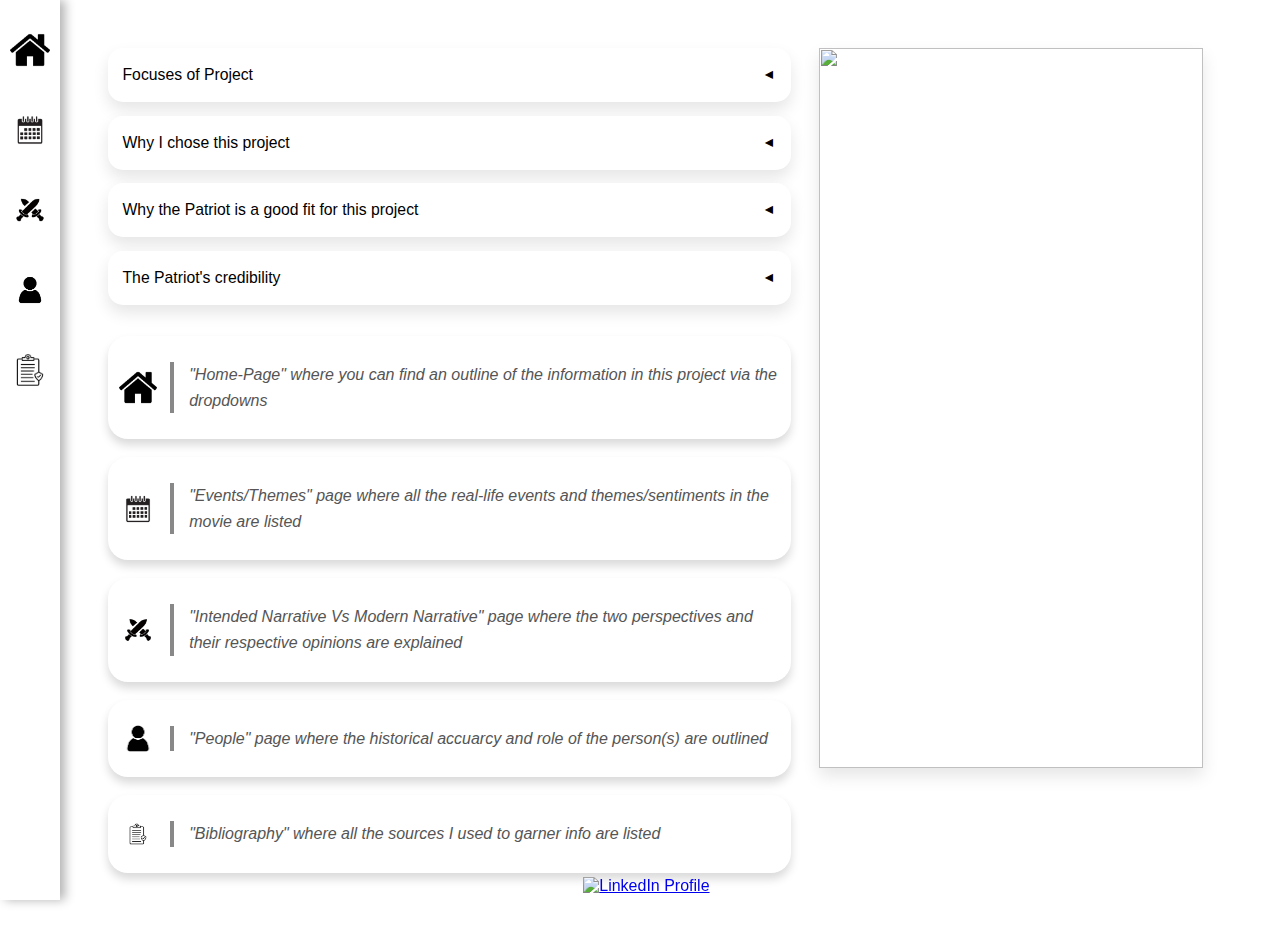
==== index.html @ 6ac4434a "Add files via upload" ====
<!DOCTYPE html>
<html lang="en">
<head>
    <meta charset="UTF-8">
    <meta name="viewport" content="width=device-width, initial-scale=1.0">
    <title>Mini-Project</title>
    <style>
        * {
            margin: 0;
            padding: 0;
            box-sizing: border-box;
        }

        body {
            display: flex;
            font-family: Arial, sans-serif;
            height: 100vh;
        }

        .sidebar {
            width: 60px;
            height: 100%;
            color: white;
            display: flex;
            flex-direction: column;
            align-items: center;
            padding: 10px 0;
            box-shadow: 5px 0 10px rgba(0, 0, 0, 0.3); /* Shadow on the right */
        }

        .sidebar .icon {
            width: 40px;
            height: 40px;
            margin: 20px 0;
            background-color: #ffff;
            border-radius: 8px;
            display: flex;
            justify-content: center;
            align-items: center;
            cursor: pointer;
            transition: all 0.3s ease; /* Smooth transition for all properties */
        }

        .sidebar .icon:hover {
            border-radius: 5px;
            width: 44px;
            height: 44px;
        }

        .main-content {
            flex: 1;
            padding: 20px;
            display: none;
            max-height: 100%;
        }
        .main-content {
        background-color: #ffffff;
        padding: 30px;
        margin-bottom: 5vh;
        margin-left: 2vh;
        margin-right: 2vh;
        margin-top: 2vh;
        border-radius: 8px;
    }

    h1 {
        font-size: 32px;
        color: #2c3e50;
        text-align: center;
        border-bottom: 2px solid #2980b9;
        padding-bottom: 10px;
    }

    h2 {
        font-size: 24px;
        color: #2980b9;
        margin-top: 20px;
    }

    p {
        font-size: 16px;
        line-height: 1.6;
        color: #34495e;
    }

    ul.custom-list {
        padding-left: 20px;
        margin-top: 10px;
    }

    ul.custom-list li {
        list-style-type: none;
        padding: 10px 0;
        border-bottom: 1px solid #eaeaea;
        margin-bottom: 10px;
    }

    ul.custom-list li span {
        font-weight: bold;
        color: #e74c3c;
    }

    ul.custom-list li:last-child {
        border-bottom: none;
    }

    .event-section, .belief-section, .sentiment-section {
        margin-top: 30px;
    }

    /* Hover effect for list items */
    ul.custom-list li:hover {
        background-color: #ecf0f1;
        transition: background-color 0.3s ease;
    }
        .main-content.active {
            display: block;
        }   

        /* Icon placeholders */
        .icon img {
            border-radius: 10px;
            object-fit: cover;
            width: 100%;
            height: 100%;
        }
        .main-content h1 {
    font-size: 2rem;
    margin-bottom: 15px;
    color: #333;
    text-align: left;
    font-weight: 700;
    border-bottom: 2px solid #777;
    padding-bottom: 5px;
}

.main-content p {
    font-size: 1.1rem;
    line-height: 1.6;
    color: #555;
    margin-bottom: 15px;
}

.main-content strong {
    font-weight: bold;
    color: #222;
}

.main-content em {
    font-style: italic;
    color: #444;
}

.main-content blockquote {
    margin: 15px 0;
    padding-left: 15px;
    border-left: 4px solid #888;
    font-style: italic;
    color: #666;
}

.main-content blockquote p {
    font-size: 1rem;
    margin: 0;
}



.main-content.active {
    display: block;
}

.main-content h1, .main-content p {
    transition: all 0.3s ease;
}

.main-content p:hover {
    color: #000;
}
@keyframes intro {
    0% {
        opacity: 0;
        transform: scale(0.8);
    }
    100% {
        opacity: 1;
        transform: scale(1);
    }
}

/* Keyframes for the outro (fade out and scale down) */
@keyframes outro {
    0% {
        opacity: 1;
        transform: scale(1);
    }
    100% {
        opacity: 0;
        transform: scale(0.8);
    }
}
.intro-animation {
    animation: intro 0.5s forwards; /* Forward makes sure it ends at the last keyframe */
}

/* Apply the outro animation */
.outro-animation {
    animation: outro 0.5s forwards;
}
.watermark-container {
    position: fixed;
    bottom: 0;
    left: 0;
    right: 0;
    display: flex;
    justify-content: center;
    align-items: center;
    padding: 5px;
    z-index: 1000;
}



.watermark-image {
    margin-left: 1vw;
    width: 4.5vw;
    height: auto;
    cursor: pointer; /* Change cursor to indicate hover */
    transition: all 0.3s ease;
}

/* Hover effect to change the .water-mark */
.watermark-image:hover {
    transform: scale(1.15);
}


.source {
    margin-bottom: 20px; /* Adds space between each source */
    padding: 10px; /* Adds padding to each source block */
    border-left: 4px solid #0056b3; /* Adds a colored left border */
}

.source p {
    margin: 0; /* Resets the margin for paragraph */
}

.source a {
    color: #007bff; /* Link color */
    text-decoration: none; /* Removes underline from links */
}

.source a:hover {
    text-decoration: underline; /* Underline links on hover for emphasis */
}
.img-cont{
    height: 100%;
    width: 100%;
    display: flex;
    justify-content: center;
    align-items: top;
    
}

.large-img{
    width: 100%;
    height: 80vh;
    width: 30vw; /* ie8 */
    object-fit: cover;
    transform: scale(auto);
    box-shadow: 0 8px 16px rgba(0, 0, 0, 0.1);


}

.dropdown-container {
            height: 100%;
            justify-content: left;
            display: flex;
            flex-direction: column;
            align-items: top;
            gap: 1.5vh;
        }

        .dropdown {
            position: relative;
            background-color: #ffffff;
            border-radius: 15px;
            padding: .5vh;
            box-shadow: 0 8px 16px rgba(0, 0, 0, 0.1);
            width: fit-content;
            transition: all 0.3s ease; /* Ensure the bubble transitions smoothly */
        }   

.dropdown-content {
    padding: .25vw .375vh;

}


        .dropdown button {
            display: flex;
            width: 50vw;
            height: 5vh;
            padding: 10px;
            background-color: #ffff;
            color: black;
            border: 1px gray;
            border-radius: 10px;
            font-weight: 500;
            font-size:1.75vh;
            justify-content: left; /* Horizontally center the content */
            text-align: left;
            align-items: center;
            cursor: pointer;
            transition: all 0.3s ease;
        }
        .dropdown button:hover{
            transform: translateX(1vw);
            
        }
       

        .dropdown-content {
            display: none;
            position: absolute;
            top: 110%;
            left: 0;
            width: 100%;
            background-color: white;
            box-shadow: 0px 8px 16px rgba(0, 0, 0, 0.2);
            border-radius: 5px;
            padding: 1.5vh;
            z-index: 1001;
            opacity: 0;
            transform: translateY(-20px);
            transition: all 0.3s ease; /* Ensure the bubble transitions smoothly */

        }
        .dropdown-header {
    display: flex;
    justify-content: space-between;
    align-items: center;
}
        .dropdown-content p {
            padding: 1.5vh;
            color: #333;
            font-size: 1.5vh;
        }
        .dropdown-content ul {
            padding:1.6vh;
        }
        .dropdown-content li {
            color: #333;
            font-size: 1.6vh;
        }
        .page1-wrapper{
            display: flex;
            justify-content: left;
            align-items: center;
            height: 100vh;
        }
        /* Arrow pointing from dropdown to box */
        
        .dropdown-content.fade-out {
            display: block;
            animation: fadeSlideUp 0.3s forwards;
        }
        .dropdown-content.fade-in{
            display: block;
            animation: fadeSlideDown 0.3s forwards;
        }
        .arrow {
    font-size: 14px;
    transition: transform 0.15s ease;
    padding: 0 10px; /* Adjust padding for spacing */
    transform: rotate(90deg);
    }   
    .bubble {
    background-color: #f0f0f0;
    border-radius: 15px;
    padding: 1.5vh;
    margin-bottom:2vh;
    box-shadow: 0 4px 8px rgba(0, 0, 0, 0.1);
    transition: all 0.3s ease;
    cursor: pointer;
}

.bubble:hover {
    box-shadow: 0 6px 12px rgba(0, 0, 0, 0.2);
}

blockquote {
    font-style: italic;
    margin-left: 4vw;
    border-left: 4px solid #ccc;
    padding-left: 4vw;
    color: #555;
}
.card-container {
    position: relative;
    z-index: 10006;
}

.card {
    background-color: #fff;
    border: 1px solid #ddd;
    border-radius: 8px;
    padding: 20px;
    box-shadow: 0 4px 10px rgba(0, 0, 0, 0.1);
    transition: all 0.3s ease;
    position: fixed; /* Fixed position for popup */
    top: 30%; /* Center vertically */
    left: 30%; /* Center horizontally */
    z-index: 1000; /* Ensure it stays on top */
    height: auto; /* Set a fixed width for the card */
    width: 30vw;
}
body.bg-gray {
    background-color: rgba(211, 211, 211, 0.5); /* Faint gray */
}
.card-content {

    display: flex;
    align-items: center; /* Center items vertically */
}

.card-title {
    margin: 0 10px 0 0; /* Spacing from image */
}
.card-text {
    
    opacity: 1; /* Start fully visible */
}
.card-image.show,
.card-title.show,
.card-text.show {
    opacity: 0; /* Fade out */
    animation: fadeIn .3s ease forwards;
}
.card-image.hidden,
.card-title.hidden,
.card-text.hidden {
    opacity: 0; /* Fade out */
    animation: fadeOut .3s ease forwards;
}
.card-image {
    width: auto; /* Set a fixed width for the image */
    height: 20vh; /* Maintain aspect ratio */
    
    border-radius: 4px;
}
.card.show {
    display: block; /* Show the card */
    animation: fadeIn 0.5s ease forwards; /* Fade in animation */
}
.card.hide {
    animation: fadeOut 0.5s ease forwards; /* Fade out animation */
}
/* Container for both narratives */
/* General Container for Both Narratives */
.narrative-container {
    display: flex;
    justify-content: space-around;
    align-items: flex-start;
    gap: 20px;
    padding: 30px;
    border-radius: 12px;
    margin-top: 20px;
}

/* Style for Each Narrative Section */
.narrative {
    flex: 1;
    padding: 20px;
    background-color: #ffffff;
    border-radius: 12px;
    box-shadow: 0 6px 10px rgba(0, 0, 0, 0.15);
    transition: all 0.3s ease;
    position: relative;
    text-align: justify;
}

/* Hover effect */
.narrative:hover {
    transform: scale(1.03);
    box-shadow: 0 8px 14px rgba(0, 0, 0, 0.2);
}

/* Icons to differentiate narratives */
.narrative .fas {
    font-size: 24px;
    margin-bottom: 10px;
}

/* Distinct color schemes */
.intended-narrative {

    border-left: 5px solid #1565c0; /* Blue border */
}

.modern-narrative {

    border-left: 5px solid #c62828; /* Red border */
}

/* Narrative Divider (VS) */
.narrative-divider {
    display: flex;
    align-items: center;
    justify-content: center;
    position: relative;
    padding: 20px;
}
.narrative-divider:hover{
    animation: rotate 2s forwards;
}
.vs-text {
    font-size: 24px;
    font-weight: bold;
    color: black;
    border-radius: 20%;
    padding: 10px 20px;
    box-shadow: 0 4px 8px rgba(0, 0, 0, 0.2);
}

/* Highlight key points */
.highlight {
    font-weight: bold;
    color: #333;
    background-color: rgba(255, 255, 0, 0.3); /* Soft highlight background */
    padding: 5px;
    border-radius: 4px;
}

/* Divider between paragraphs */
hr {
    border: none;
    height: 2px;
    background-color: #ccc;
    margin: 20px 0;
}

/* Narrative Titles */
.narrative h2 {
    font-size: 1.8em;
    margin-bottom: 20px;
    color: #444;
    text-align: center;
}

/* Responsive Design */
@media (max-width: 768px) {
    .narrative-container {
        flex-direction: column;
    }

    .narrative-divider {
        padding: 10px;
    }

    .narrative {
        margin-bottom: 20px;
    }

    .vs-text {
        font-size: 18px;
        padding: 8px 16px;
    }
}
.minority-discussion {
    background-color: #f9f9f9;
    padding: 20px;
    border-radius: 8px;
    margin-top: 15px;
    box-shadow: 0 4px 8px rgba(0, 0, 0, 0.1);
    font-size: 16px;
    line-height: 1.6;
    color: #555;
    transition: all 0.3s ease;

    text-align: justify;
}
.minority-discussion:hover{
    transform: scale(1.02);
}

/* Style for emphasized text */
.minority-discussion strong {
    color: #c62828;
}

/* Margin between paragraphs */
.minority-discussion p {
    margin-bottom: 15px;
}
.guide{
    margin-top: 2vh;
    transition: all 0.3s ease; /* Ensure the bubble transitions smoothly */

}
.guide blockquote {
    margin-left: 1vw;
}
.guide-row{

    width: auto;
    height: auto;
    justify-content: left;
    align-items: center;
    display: flex;
    margin-bottom: 2vh;
    padding: 1vh;
    border-radius: 20px;
    background-color: white;
    box-shadow: 0 6px 10px rgba(0, 0, 0, 0.15);
    border:  2px solid transparent;
    transition: border-radius 0.5s ease; /* Smooth transition for border-radius */

    
}
.guide-row:hover{
    border-radius: 5px;
}
.guide-row p {
  
    margin-left: 1vw;
    font-size: 1.5vh;
}
.guide-img{
    cursor: pointer;
    object-fit: cover;
    width: 3vw;
    height: auto;
}

        @keyframes rotate{
            0%{
                transform: rotate(0deg);
            }
            100%{
                transform: rotate(360deg);
            }
        }
        /* Keyframe animation for fade and slide down */
        @keyframes fadeSlideDown {
            0% {
                opacity: 0;
                transform: translateY(-20px);
            }
            100% {
                opacity: 1;
                transform: translateY(0);
            }
        }
       @keyframes fadeSlideUp {
            0% {
                opacity: 1;
                transform: translateY(0);
            }
            100% {
                opacity: 0;
                transform: translateY(-50px);
            }
        }
        @keyframes fadeIn {
    0% {
        opacity: 0;
        transform: translateY(-20px); /* Optional: Slide down slightly */
    }
    100% {
        opacity: 1;
        transform: translateY(0); /* Final position */
    }
    
    
    }
@keyframes fadeOut {
    0% {
        opacity: 1;
        transform: translateY(0);
    }
    100% {
        opacity: 0;
        transform: translateY(-20px); /* Slide up slightly */
    }
}


/* Update card class for fade-out */

    </style>
</head>
<body>
    <div class="sidebar">
        <div class="icon" onclick="showPage(1)"><img src="home.png" alt="Page 1"></div>
        <div class="icon" onclick="showPage(2)"><img src="events.jpg" alt="Page 2"></div>
        <div class="icon" onclick="showPage(3)"><img src="war.png" alt="Page 3"></div>
        <div class="icon" onclick="showPage(4)"><img src="people.jpg" alt="Page 4"></div>
        <div class="icon" onclick="showPage(5)"><img src="sources.jpg" alt="Page 5"></div>
    </div>

    <div class="main-content" id="page1">
        <div class="page1-wrapper">
            <div class="dropdown-container">
                <div class="dropdown" id="d1">
                    <div class="dropdown-header">
                        <button onclick="toggleDropdown(1)">Focuses of Project</button>
                        <span class="arrow">▼</span>
                    </div>
                    <div class="dropdown-content" id="dropdown1">
                        <ul>
                            <li>investigating how specific narratives are intentionally pushed in historical films to encourage certain sentiments and ideals.</li>
                            <li>decipher how certain events may alter the historical beliefs of people who watch the movie. </li>
                            <li>compare the intended narrative to modern narratives people have about these events today.</li>
                        </ul>
                    </div>
                </div>
            
                <div class="dropdown" id="d2">
                    <div class="dropdown-header">
                        <button onclick="toggleDropdown(2)">Why I chose this project</button>
                        <span class="arrow">▼</span>
                    </div>
                    <div class="dropdown-content" id="dropdown2">
                        <p>I chose to make a website for my project because it allows me to develop skills in not one but two of my classes. I enjoy making websites and analyzing almost anything so this is a very easy and enjoyable route to take.</p>
                    </div>
                </div>
            
                <div class="dropdown" id="d3">
                    <div class="dropdown-header">
                        <button onclick="toggleDropdown(3)">Why the Patriot is a good fit for this project</button>
                        <span class="arrow">▼</span>
                    </div>
                    <div class="dropdown-content" id="dropdown3">
                        <ul>
                            <li> The film demonstrates social hierarchies, from landowners like Benjamin Martin to enslaved individuals, servants, and soldiers.</li>
                            <li> It shows the importance of family, the challenges of raising children during wartime, and the roles of different family members, from household responsibilities to emotional support.</li>
                        </ul>
                    </div>
                </div>
            
                <div class="dropdown" id = "d4">
                    <div class="dropdown-header">
                        <button onclick="toggleDropdown(4)">The Patriot's credibility</button>
                        <span class="arrow">▼</span>
                    </div>
                    <div class="dropdown-content" id="dropdown4">
                        <p>I take this movie to be less historically credible due to its intention to entertain over inform, however its credibility does extend to: historically accurate ways of life, historically accurate technology and contain events which actually unfolded in the past.</p>
                    </div>
                </div>
                <div class="guide">
                    <div class = "guide-row" id = "Home-Icon" >
                        <img class = "guide-img" src="home.png" onclick="showPage(1)" alt="">
                        <blockquote>
                            <p>
                                "Home-Page" where you can find an outline of the information in this project via the dropdowns
                            </p>
                        </blockquote>
                    </div>
                    <div class = "guide-row" id = "Events-Icon" >
                        <img class = "guide-img" src="events.jpg" onclick="showPage(2)" alt="">
                        <blockquote>
                            <p>
                                "Events/Themes" page where all the real-life events and themes/sentiments in the movie are listed
                            </p>
                        </blockquote>
                    </div>
                    <div class = "guide-row" id = "War-icon" >
                        <img class = "guide-img" src="war.png" onclick="showPage(3)" alt="">
                        <blockquote>
                            <p>
                                "Intended Narrative Vs Modern Narrative" page where the two perspectives and their respective opinions are explained
                            </p>
                        </blockquote>
                    </div>
                    <div class = "guide-row" id = "Person-Icon" >
                        <img class = "guide-img" src="people.jpg" onclick="showPage(4)" alt="">
                        <blockquote>
                            <p>
                                 "People" page where the historical accuarcy and role of the person(s) are outlined
                            </p>
                        </blockquote>
                    </div>
                    <div class = "guide-row" id = "Sources-Icon" >
                        <img class = "guide-img" src="sources.jpg" onclick="showPage(5)" alt="">
                        <blockquote>
                            <p>
                                "Bibliography" where all the sources I used to garner info are listed
                            </p>
                        </blockquote>
                    </div>
                </div>
            </div>
            
        <div class="img-cont">
        <img class="large-img" src="patriot.jpg" href="https://www.google.com/search?q=the+patriot+movie&rlz=1C1UEAD_enUS1114US1114&oq=The+patriot&gs_lcrp=EgZjaHJvbWUqDAgAECMYJxiABBiKBTIMCAAQIxgnGIAEGIoFMgYIARBFGDkyDAgCECMYJxiABBiKBTIPCAMQLhgUGIcCGLEDGIAEMg8IBBAAGBQYhwIYsQMYgAQyEAgFEC4YrwEYxwEYgAQYjgUyBggGEEUYPTIGCAcQRRg80gEIMzU1OWowajeoAgCwAgA&sourceid=chrome&ie=UTF-8">
        </div>
        </div>
    </div>

    <div class="main-content" id="page2">
        <h1>Themes/Events</h1>
        
        <section class="event-section">
            <h2>Real Historical Events Portrayed in the Film</h2>
            <p><em>The Patriot</em> includes a mix of fictionalized and real events from the American Revolutionary War. Some key events in the film that have historical roots include:</p>
            <ul class="custom-list">
                <li><span>The Burning of the Church:</span> British forces burn down a church with civilians inside, a scene inspired by real atrocities, though dramatized for effect.</li>
                <li><span>Guerrilla Warfare:</span> Benjamin Martin’s tactics are based on figures like Francis Marion, known for unconventional warfare in the Southern colonies.</li>
                <li><span>The Tarleton Connection:</span> The British officer Tavington is loosely based on Banastre Tarleton, infamous for his ruthless battlefield tactics.</li>
            </ul>
        </section>
        
        <section class="belief-section">
            <h2>Impact on Viewers' Beliefs</h2>
            <p>The film’s portrayal of these events can influence viewers' perceptions of the American Revolution:</p>
            <ul class="custom-list">
                <li><span>Morality of War:</span> The film highlights the moral complexities of war, encouraging reflection beyond a simplistic "good vs. evil" narrative.</li>
                <li><span>Patriotism and Resistance:</span> Themes of patriotism and the fight for freedom may inspire admiration for the colonists' struggle for independence.</li>
                <li><span>Heroism and Sacrifice:</span> The depiction of personal sacrifice and heroism might urge viewers to reconsider the true costs of war on families and communities.</li>
            </ul>
        </section>
        
        <section class="sentiment-section">
            <h2>Sentiments Pushed by the Film</h2>
            <p><em>The Patriot</em> pushes a few core sentiments that resonate with its audience:</p>
            <ul class="custom-list">
                <li><span>Patriotism:</span> The film frames the colonists as defenders of liberty, casting British forces as oppressors.</li>
                <li><span>Family and Honor:</span> A recurring theme is the protection of family and fighting for personal honor, evoking strong emotional responses.</li>
                <li><span>Survival and Freedom:</span> The struggle for survival and independence is a central theme, underscoring the importance of freedom at both personal and national levels.</li>
            </ul>
        </section>
    </div>
    
    

    <div class="main-content" id="page3">
        <h1>Intended Narrative Vs Modern Narrative</h1>
        <div class="narrative-container">
            <div class="narrative intended-narrative">
                <h2>Intended Narrative</h2>
                <div class="narrative-content">
                    <i class="fas fa-flag-usa"></i> 
                    <p class="highlight">When <em>The Patriot</em> was released in 2000, the filmmakers sought to create an epic portrayal of American patriotism during the Revolutionary War.</p>
                    <p>Benjamin Martin who was portrayed by Mel Gibson, was designed as a heroic yet conflicted figure representing a man torn between his desire to protect his family and his duty to his country. The narrative was meant to reflect themes of personal freedom, the cost of war, and the fight for independence - highlighting the resilience and determination of the American spirit.</p>
    
                    <hr>
    
                    <p>Through the lens of historical fiction, the film aimed to emotionally connect audiences with the American Revolution, using personal vendettas and a family-centered storyline to make the larger conflict feel accessible and deeply personal. It celebrates the revolutionary cause as a just and noble fight, and the protagonist's arc is one of redemption and leadership in a time of great turmoil.</p>
                </div>
            </div>
    
            <div class="narrative-divider">
                <span class="vs-text">VS</span>
            </div>
    
            <div class="narrative modern-narrative">
                <h2>Modern Narrative</h2>
                <div class="narrative-content">
                    <i class="fas fa-glasses"></i> 
                    <p class="highlight">In recent years, modern audiences and historians have critiqued <em>The Patriot</em> for its historical inaccuracies and overly simplistic portrayal of both the American Revolution and the characters involved.</p>
                    <p>Critics argue that the film tends to gloss over more complex aspects of the war, including the treatment of Native Americans, the institution of slavery, and the nuanced motivations behind the conflict.</p>
    
                    <hr> 
    
                    <p>Moreover, some modern viewers see the film’s portrayal of the British as overly villainous, especially in its representation of Colonel Tavington as a bloodthirsty tyrant. This has raised concerns about the exaggerated “good vs evil” dichotomy in the film’s storytelling, which simplifies the real, multifaceted nature of the war. Today, many recognize <em>The Patriot</em> as more of a patriotic fantasy than a reliable depiction of the Revolution.</p>
                </div>
            </div>
        </div>
        <div class="minority-discussion">
            <p><strong>The Patriot</strong> has also been criticized for its lack of representation of minority groups during the American Revolution. While the film features some African American characters, their roles are limited, and the movie avoids addressing the complex reality of slavery and the struggles of Native American populations during that time. Instead, the focus is more on creating an action-packed, entertaining storyline rather than presenting a nuanced, historically accurate portrayal of life in the late 18th century.</p>
            <p>This emphasis on entertainment over realism means that the movie often sacrifices historical depth for the sake of drama, further distancing itself from the actual ways of life during the Revolutionary War era.</p>
        </div>
    </div>
    
    <div class="main-content" id="page4">
        <h1>People</h1>
        
        <div class="bubble">
            <p><strong>Benjamin Martin (Mel Gibson):</strong> A composite character loosely based on historical figures such as Francis Marion, known as the "Swamp Fox."</p>
            <blockquote>
                <p>Benjamin Martin's character is a fictionalized hero created to embody the spirit of resistance. The film exaggerates his role and impact compared to real historical figures who were part of larger military efforts.</p>
            </blockquote>
        </div>
        
        <div class="bubble">
            <p><strong>Colonel Tavington (Jason Isaacs):</strong> A ruthless British officer, modeled loosely after historical figures like Banastre Tarleton.</p>
            <blockquote>
                <p>Colonel Tavington is a fictionalized version of Tarleton, who was known for his aggressive tactics. The film creates a more villainous character than historical accounts suggest.</p>
            </blockquote>
        </div>
        
        <div class="bubble">
            <p><strong>General Cornwallis (Tom Wilkinson):</strong> The British commander in the film, portrayed as a strategic leader in the conflict.</p>
            <blockquote>
                <p>General Cornwallis was indeed a significant figure in the war, but his portrayal in the film is less focused on his real strategic and political complexities.</p>
            </blockquote>
        </div>
        
        <div class="bubble">
            <p><strong>Jean Villeneuve (Tchéky Karyo):</strong> A French officer who assists the American militia in the film. He is a fictional character, but he represents the real involvement of the French forces during the American Revolutionary War.</p>
            <blockquote>
                <p>Although not based on a specific individual, Jean Villeneuve symbolizes the critical French alliance that contributed to American success in the war, especially at the Battle of Yorktown.</p>
            </blockquote>
        </div>
    
        <div class="bubble">
            <p><strong>Harry Burwell (Chris Cooper):</strong> Based on General Nathanael Greene, a real American officer who played a key role in the southern campaigns of the Revolutionary War.</p>
            <blockquote>
                <p>While "Colonel Harry Burwell" is a fictionalized version, his military strategies and leadership qualities are inspired by the real Nathanael Greene, one of George Washington's most trusted generals.</p>
            </blockquote>
        </div>
        
        <div class="bubble">
            <p><strong>Occam (Jay Arlen Jones):</strong> A freed slave who joins Benjamin Martin's militia in exchange for freedom. He represents African Americans who fought in the Revolutionary War.</p>
            <blockquote>
                <p>Occam’s character serves as a reminder of the role that African American soldiers played in the war, many of whom fought for the promise of freedom.</p>
            </blockquote>
        </div>
    </div>
    
    
    <div class="main-content" id="page5">
        <h1>Sources</h1>
        <div class="source">
            <p><strong>St. George, William Ross.</strong> “The Patriot: Movie Review - Study the Past.” <em>studythepast</em>. Accessed September 5, 2024. <a href="https://www.studythepast.com/patriotreview.pdf" target="_blank">https://www.studythepast.com/patriotreview.pdf</a></p>
        </div>
        <div class="source">
            <p><strong>“Battle of Guilford Courthouse.”</strong> <em>Encyclopædia Britannica, Encyclopædia Britannica, Inc.</em>, Accessed 8 Sept. 2024. <a href="https://www.britannica.com/event/Battle-of-Guilford-Courthouse-1781" target="_blank">www.britannica.com/event/Battle-of-Guilford-Courthouse-1781</a></p>
        </div>
        <div class="source">
            <p><strong>“The Battle of Cowpens.”</strong> <em>National Parks Service, U.S. Department of the Interior.</em> Accessed 8 Sept. 2024. <a href="https://www.nps.gov/cowp/learn/historyculture/the-battle-of-cowpens.htm" target="_blank">www.nps.gov/cowp/learn/historyculture/the-battle-of-cowpens.htm</a></p>
        </div>
        <div class="source">
            <p><strong> Glancy, Mark, “The War of Independence in Feature Films”</strong> <em>: ‘Special Relationship’ between Hollywood and Britain.</em> Accessed 3 Oct. 2024. <a href="https://www.tandfonline.com/doi/pdf/10.1080/01439680500262892" target="_blank">www.tandfonline.com/doi/pdf/10.1080/01439680500262892</a></p>
        </div>
        <div class="source">
            <p><strong>The Patriot Movie Research Paper.</strong> <em>123 HELPME</em> Accessed 9 Sept. 2024. <a href="https://www.123helpme.com/essay/The-Patriot-Movie-Research-Paper-FJTZGPS6UEV" target="_blank">https://www.123helpme.com/essay/The-Patriot-Movie-Research-Paper-FJTZGPS6UEV</a></p>
        </div>
    </div>
   
    <div class="card-container">
        <div class="card" id="card">
            <h2 class="card-title">Card Title</h2>
            <div class="card-content">
                <p class="card-text">This is some descriptive text that provides information about the content of the card. It is aligned to the left of the image.</p>
                <img src="patriot.jpg" alt="Image" class="card-image">
            </div>
        </div>
    </div>
    <div class="watermark-container">
        <a href="https://www.linkedin.com/in/orion-beck-0239a2326/" target="_blank">
            <img class="watermark-image" src="linkedin.svg" alt="LinkedIn Profile">
        </a>
    </div>

    <script>
        document.querySelector(".card-container").style.display = 'none';
        let isopen = false;
        let prevnum;
        let samenumc = 0;
        let prevclicked;
        const characters = {
            "0": {
                name: "Benjamin Martin",
                description: "While Benjamin Martin is a fictional character, he is based on a multitude of historical characters who all of which emobodied the Amercain-Spirit, Francis Marion (as pictured), Thomas Sumter, Daniel Morgan, Nathanael Greene and Andrew Pickens.",
                image: "francis.jpg"
            },
            "1": {
                name: "Colonel Tavington",
                description: "Colonel Tavington was a fictional character in the Mel Gibson movie 'The Patriot'. However he was based on a real officer from that time - a Colonel named Sir Banastre Tarleton (as pictured) who was an English cavalry commander.",
                image: "banastre.jpeg"
            },
            "2": {
                name: "General Cornwallis",
                description: "General Charles Cornwallis (Genuine Historical Figure) is the overarching antagonist of the 2000 historical war film The Patriot. He is a leading General of the British Army in the American Revolution and the commanding officer of Colonel William Tavington.",
                image: "corn.jpg"
            },
            "3": {
                name: "Jean Villeneuve",
                description: "Jean Villeneuve, (a real person) was a Major in the French Army during the American Revolutionary War. In 1780, he was sent to help train the American colonial militia in South Carolina, assisting Benjamin Martin with fighting his guerrilla war against the British.",
                image: "jean.jpg"
            },
            "4": {
                name: "Harry Burwell",
                description: "Colonel Harry Burwell is a fictional character in The Patriot, however he was was inspired by the Continental Army colonel of Henry Lee.",
                image: "henry.jpeg"
            },
            "5": {
                name: "Occam",
                description: "Occam, a fictional character yet essential character to the context of the era, was a freed slave who joins Benjamin Martin's militia in exchange for freedom. He represents African Americans who fought in the Revolutionary War. ",
                image: "occam.jpg"
            }
        };
        const bubbles = document.querySelectorAll(".bubble")
        bubbles.forEach(function(x){
            x.addEventListener("click",function(){
                card.style.display = 'block';
                document.querySelector(".card-container").style.display = 'block';
                let idx = Array.from(bubbles).indexOf(x)
                card.classList.add("show"); // Add show class for fade-in
                if(Array.from(bubbles).includes(prevclicked)){
                    document.querySelector(".card-text").classList.add("hidden")
                    document.querySelector(".card-title").classList.add("hidden")
                    document.querySelector(".card-image").classList.add("hidden")
                    setTimeout(() => {
                        document.querySelector(".card-text").classList.remove("hidden")
                        document.querySelector(".card-title").classList.remove("hidden")
                        document.querySelector(".card-image").classList.remove("hidden")
                        document.querySelector(".card-text").classList.add("show")
                        document.querySelector(".card-title").classList.add("show")
                        document.querySelector(".card-image").classList.add("show")
                        document.querySelector(".card-title").textContent = characters[idx].name
                        document.querySelector(".card-text").textContent = characters[idx].description
                        document.querySelector(".card-image").src = characters[idx].image
                        setTimeout(() => {
                            document.querySelector(".card-text").classList.remove("show")
                            document.querySelector(".card-title").classList.remove("show")
                            document.querySelector(".card-image").classList.remove("show")
                        }, 300); // Match this timeout with the duration of fade-out
                    },300);
                }else{
                    document.querySelector(".card-text").classList.add("show")
                    document.querySelector(".card-title").classList.add("show")
                    document.querySelector(".card-image").classList.add("show")
                    document.querySelector(".card-title").textContent = characters[idx].name
                    document.querySelector(".card-text").textContent = characters[idx].description
                    document.querySelector(".card-image").src = characters[idx].image
                    setTimeout(() => {
                    document.querySelector(".card-text").classList.remove("show")
                    document.querySelector(".card-title").classList.remove("show")
                    document.querySelector(".card-image").classList.remove("show")

                }, 300); // Match this timeout with the duration of fade-out
                }
                
               

            })
        })
        function moveup(number){
            isopen = false;
            document.querySelectorAll('.dropdown-content').forEach(dropdown => {
                if(parseInt(dropdown.parentElement.getAttribute("id").split('d')[1]) > number){
                    dropdown.parentElement.style.transform = "translateY(0)"
                }
            })
            document.querySelector(".guide").style.transform = "translateY(0)"
        }
        function movedown(number){
            isopen = true;
            document.querySelectorAll('.dropdown-content').forEach(dropdown => {
                if(parseInt(dropdown.parentElement.getAttribute("id").split('d')[1]) > number){
                    dropdown.parentElement.style.transform = "translateY(14vh)"
                }
            })
            document.querySelector(".guide").style.transform = "translateY(14vh)"
        }
        function toggleDropdown(number) {
            const dropdownContent = document.getElementById('dropdown' + number);

            var samebuttonflag = false;
            // Close other dropdowns
            if(number == prevnum){
                samebuttonflag = true;
                samenumc +=1
            }else{
                samenumc = 0
            }
            document.querySelectorAll('.dropdown-content').forEach(dropdown => {
                
                if (dropdown !== dropdownContent) {
                    dropdown.style.display = 'none';
                }
                dropdown.parentElement.querySelector(".arrow").style.transform = "rotate(90deg)";
            });
            moveup(prevnum)
            if (samenumc % 2 == 0){
                movedown(number)
            }
            
            // Toggle current dropdown
            if (dropdownContent.style.display === 'block') {
                dropdownContent.style.animation = 'fadeSlideUp .5s forwards'
                        setTimeout(function(){
                        dropdownContent.style.display = 'none';
                    },500)
            } else {
                dropdownContent.parentElement.querySelector(".arrow").style.transform = "rotate(0deg)";
                dropdownContent.style.display = 'block';
                dropdownContent.style.animation = 'fadeSlideDown 0.5s forwards'; // Apply animation
            }
            prevnum = number;
        }

        // Close dropdown when clicking outside of it
        window.onclick = function(event) {
            prevclicked = event.target;
            if (!event.target.matches('.dropdown button')) {

                moveup(prevnum)
                samenumc +=1;
                document.querySelectorAll('.dropdown-content').forEach(dropdown => {
                    if (dropdown.style.display != 'none'){
                        dropdown.parentElement.querySelector(".arrow").style.transform = "rotate(90deg)";
                        dropdown.style.animation = 'fadeSlideUp .5s forwards'
                        setTimeout(function(){
                        dropdown.style.display = 'none';
                    },300)
                    }
                    
                });
            }
            if(!event.target.matches(".bubble") && !event.target.className.includes("card") && !event.target.parentElement.parentElement.className.includes("bubble") && !event.target.parentElement.className.includes("bubble")){
                card.classList.add("hide"); // Add hide class to fade out
            setTimeout(() => {
                card.classList.remove("show", "hide"); // Reset classes after animation
                card.style.display = "none"; // Hide the card after animation
            }, 300); // Match this timeout with the duration of fade-out

            }
        }
        let lastclicked;
        function showPage(pageNumber) {
            if( document.getElementById('page' + pageNumber) == lastclicked){
                return;
            }
            samenumc = 0;
            if(lastclicked){
                lastclicked.classList.add("outro-animation");
            }
            
            setTimeout(function(){
                const pages = document.querySelectorAll('.main-content');
            pages.forEach(page => {
                page.style.display = "none";
                
            });
            if (lastclicked){
                lastclicked.classList.remove("outro-animation");
            }
                lastclicked = document.getElementById('page' + pageNumber); 
                document.getElementById('page' + pageNumber).style.display = "block";
                lastclicked.classList.add("intro-animation");
                setTimeout(function(){
                lastclicked.classList.remove("intro-animation");
                }, 500)
            }, 450)
            
            
        }

        // Show the first page by default
        showPage(1);
    </script>
</body>
</html>
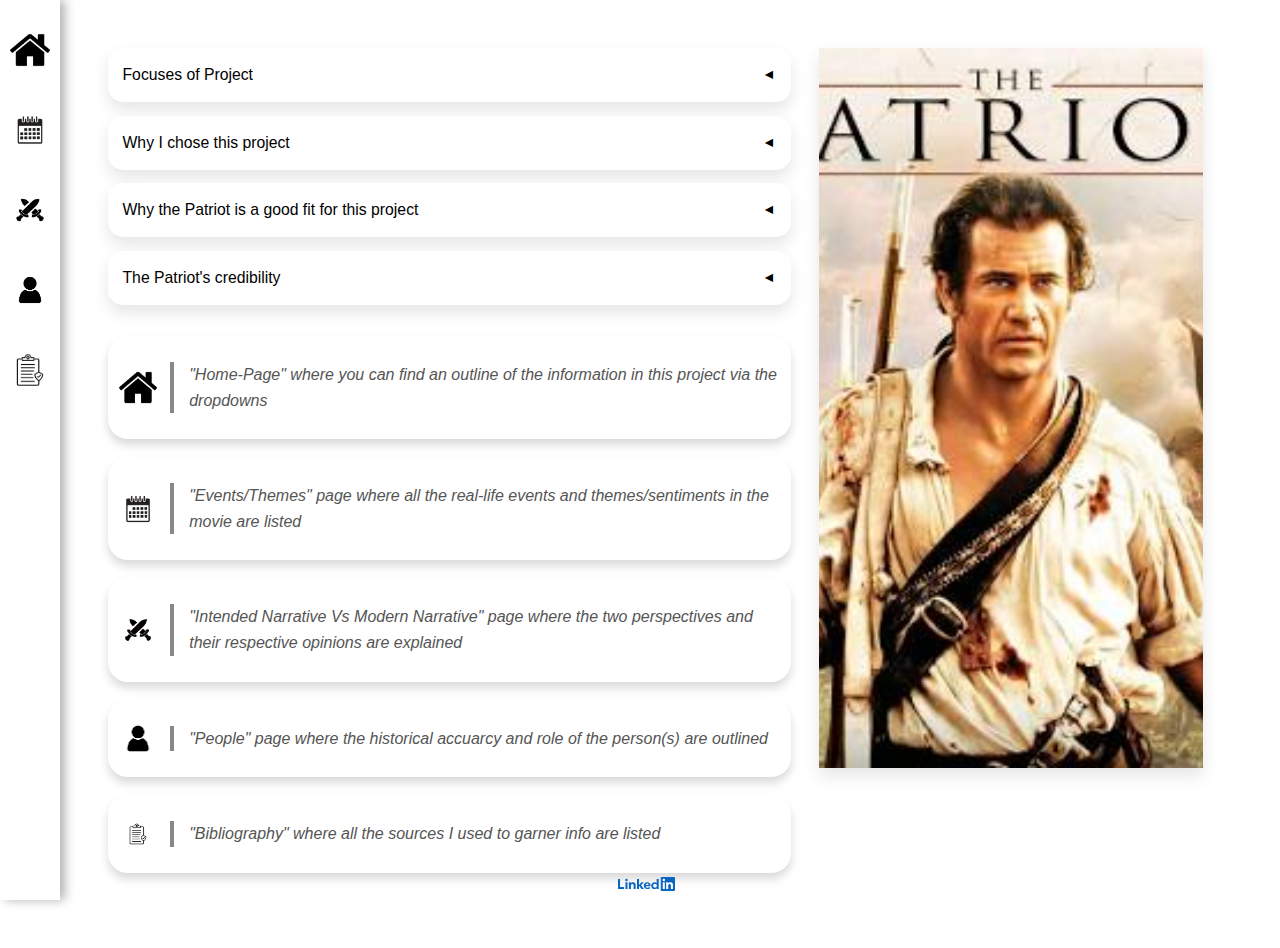
==== commit 9e7c0cca: "Update index.html" ====
--- a/index.html
+++ b/index.html
@@ -951,7 +951,7 @@
     </div>
     <div class="watermark-container">
         <a href="https://www.linkedin.com/in/orion-beck-0239a2326/" target="_blank">
-            <img class="watermark-image" src="linkedin.svg" alt="LinkedIn Profile">
+            <img class="watermark-image" src="LinkedIn.svg" alt="LinkedIn Profile">
         </a>
     </div>
 
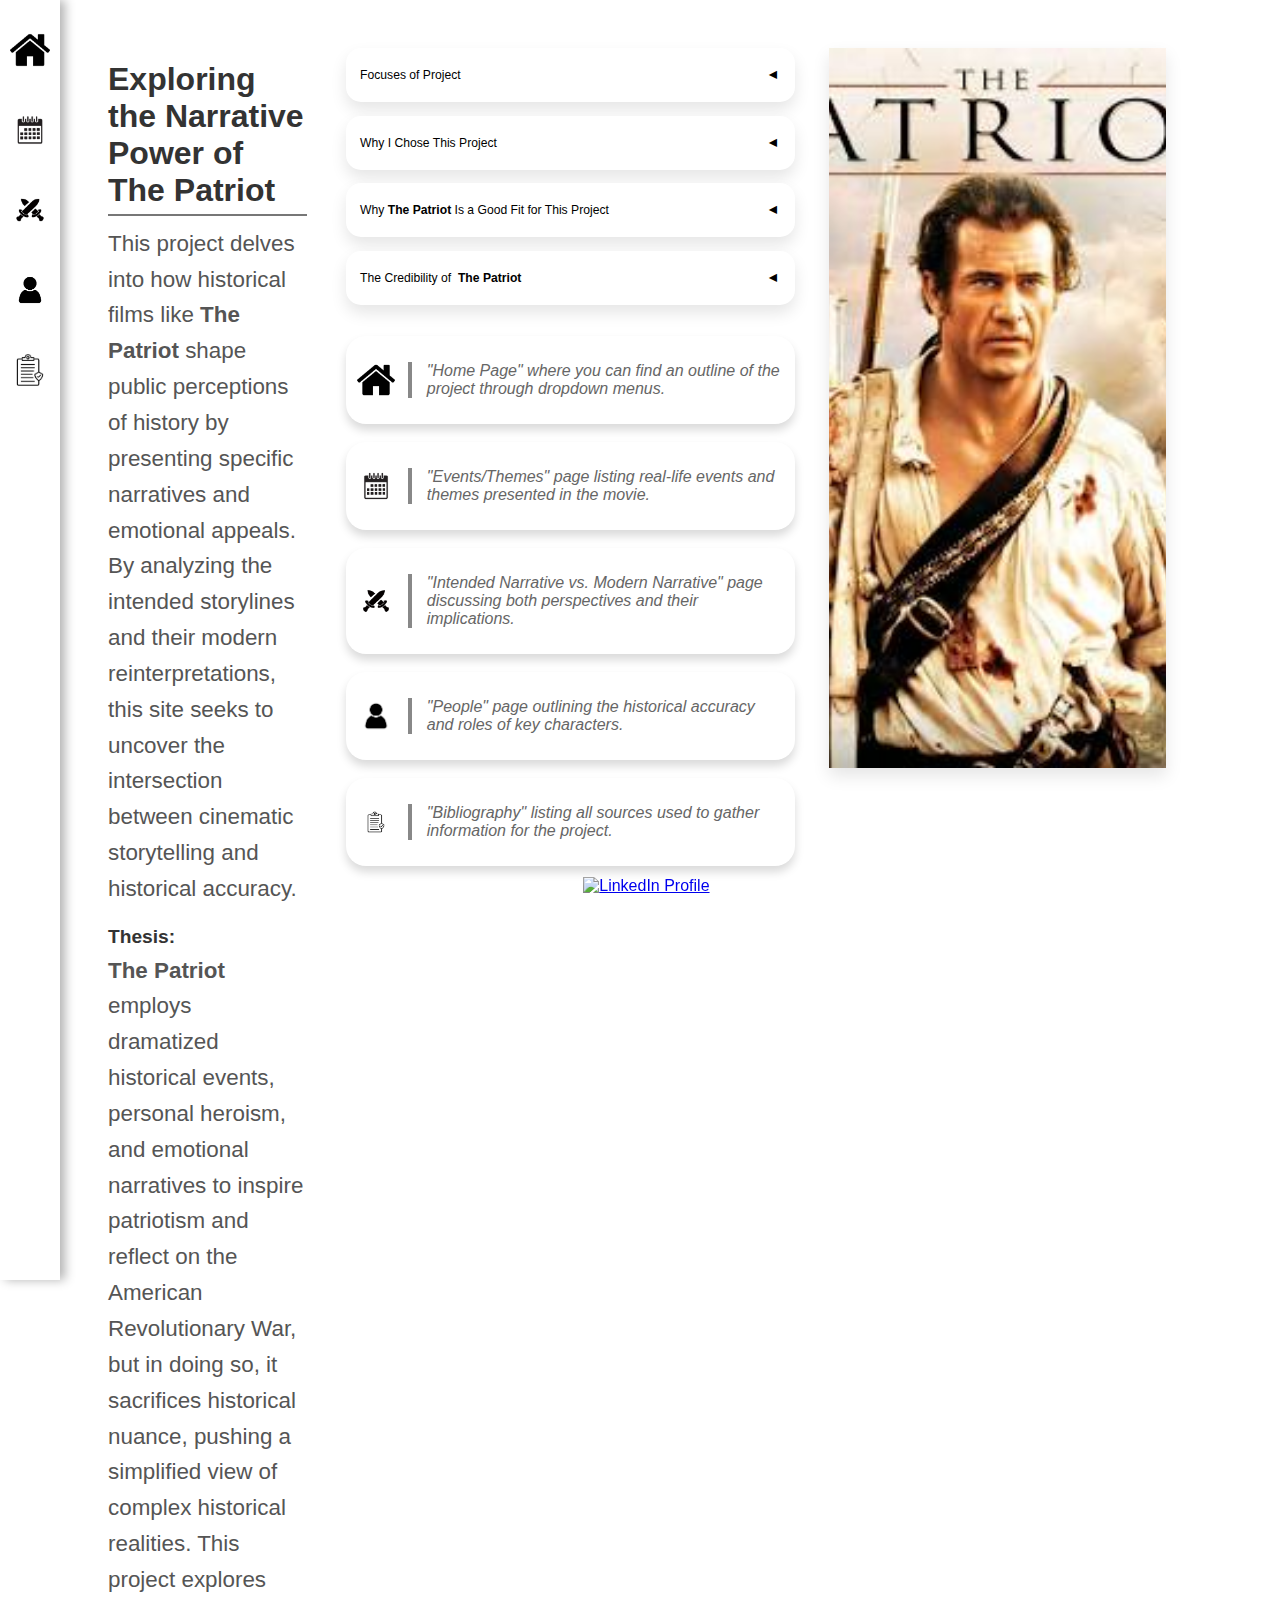
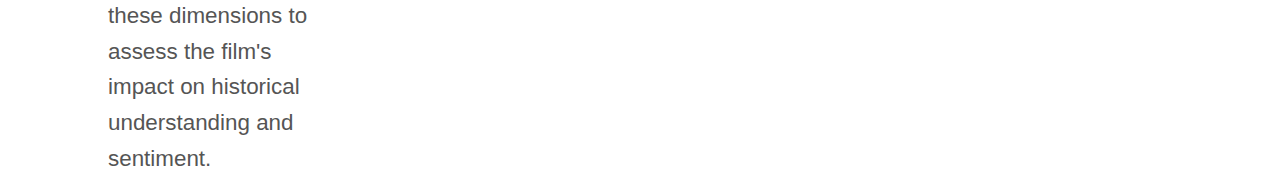
==== commit d7607ceb: "Update index.html" ====
--- a/index.html
+++ b/index.html
@@ -19,7 +19,7 @@
 
         .sidebar {
             width: 60px;
-            height: 100%;
+            height: 100vw;
             color: white;
             display: flex;
             flex-direction: column;
@@ -77,11 +77,7 @@
         margin-top: 20px;
     }
 
-    p {
-        font-size: 16px;
-        line-height: 1.6;
-        color: #34495e;
-    }
+
 
     ul.custom-list {
         padding-left: 20px;
@@ -105,6 +101,7 @@
     }
 
     .event-section, .belief-section, .sentiment-section {
+        font-size: 1.5vh;
         margin-top: 30px;
     }
 
@@ -134,12 +131,7 @@
     padding-bottom: 5px;
 }
 
-.main-content p {
-    font-size: 1.1rem;
-    line-height: 1.6;
-    color: #555;
-    margin-bottom: 15px;
-}
+
 
 .main-content strong {
     font-weight: bold;
@@ -236,12 +228,13 @@
 
 
 .source {
-    margin-bottom: 20px; /* Adds space between each source */
+    margin-bottom: 2vh; /* Adds space between each source */
     padding: 10px; /* Adds padding to each source block */
     border-left: 4px solid #0056b3; /* Adds a colored left border */
 }
 
 .source p {
+    font-size: 1.3rem;
     margin: 0; /* Resets the margin for paragraph */
 }
 
@@ -255,7 +248,7 @@
 }
 .img-cont{
     height: 100%;
-    width: 100%;
+    width: 30%;
     display: flex;
     justify-content: center;
     align-items: top;
@@ -263,9 +256,10 @@
 }
 
 .large-img{
+    margin-left: 20%;
     width: 100%;
     height: 80vh;
-    width: 30vw; /* ie8 */
+    width: 100%; /* ie8 */
     object-fit: cover;
     transform: scale(auto);
     box-shadow: 0 8px 16px rgba(0, 0, 0, 0.1);
@@ -275,6 +269,7 @@
 
 .dropdown-container {
             height: 100%;
+            max-width: 40%;
             justify-content: left;
             display: flex;
             flex-direction: column;
@@ -288,7 +283,7 @@
             border-radius: 15px;
             padding: .5vh;
             box-shadow: 0 8px 16px rgba(0, 0, 0, 0.1);
-            width: fit-content;
+            width: auto;
             transition: all 0.3s ease; /* Ensure the bubble transitions smoothly */
         }   
 
@@ -308,7 +303,7 @@
             border: 1px gray;
             border-radius: 10px;
             font-weight: 500;
-            font-size:1.75vh;
+            font-size:1.35vh;
             justify-content: left; /* Horizontally center the content */
             text-align: left;
             align-items: center;
@@ -345,14 +340,14 @@
         .dropdown-content p {
             padding: 1.5vh;
             color: #333;
-            font-size: 1.5vh;
+            font-size: 1.4vh;
         }
         .dropdown-content ul {
-            padding:1.6vh;
+            padding:1.5vh;
         }
         .dropdown-content li {
             color: #333;
-            font-size: 1.6vh;
+            font-size: 1.5vh;
         }
         .page1-wrapper{
             display: flex;
@@ -429,7 +424,7 @@
     margin: 0 10px 0 0; /* Spacing from image */
 }
 .card-text {
-    
+    font-size: 1.3rem;
     opacity: 1; /* Start fully visible */
 }
 .card-image.show,
@@ -474,6 +469,7 @@
     flex: 1;
     padding: 20px;
     background-color: #ffffff;
+    font-size: 1.5rem;
     border-radius: 12px;
     box-shadow: 0 6px 10px rgba(0, 0, 0, 0.15);
     transition: all 0.3s ease;
@@ -574,7 +570,7 @@
     border-radius: 8px;
     margin-top: 15px;
     box-shadow: 0 4px 8px rgba(0, 0, 0, 0.1);
-    font-size: 16px;
+    font-size: 1.7rem;
     line-height: 1.6;
     color: #555;
     transition: all 0.3s ease;
@@ -633,6 +629,43 @@
     width: 3vw;
     height: auto;
 }
+.intro-section {
+    margin-right: 2vw;
+    margin-left:-1vw;
+    padding: 1vw;
+    width: 20%;
+    height:100%;
+    border-radius: 8px;
+}
+
+.intro-section h1 {
+    font-size: 2rem;
+    color: #333; /* Dark text for the title */
+    margin-bottom: 10px;
+}
+
+.intro-section p {
+    font-size: 1.4rem;
+    color: #555; /* Slightly lighter text color */
+    line-height: 1.6;
+    margin-bottom: 15px;
+}
+
+.intro-section strong {
+    font-weight: bold;
+}
+
+.intro-section em {
+    font-style: italic;
+}
+
+/* Optional: Style for the thesis statement to make it stand out */
+.intro-section strong {
+    font-size: 1.2rem;
+    color: #333;
+    display: block;
+    margin-top: 10px;
+}
 
         @keyframes rotate{
             0%{
@@ -684,6 +717,7 @@
         opacity: 0;
         transform: translateY(-20px); /* Slide up slightly */
     }
+    
 }
 
 
@@ -700,8 +734,20 @@
         <div class="icon" onclick="showPage(5)"><img src="sources.jpg" alt="Page 5"></div>
     </div>
 
-    <div class="main-content" id="page1">
+    <div class="main-content" id="page1"> 
         <div class="page1-wrapper">
+            <div class="intro-section">
+                <h1>Exploring the Narrative Power of <b>The Patriot</b> </h1>
+                <p>
+                    This project delves into how historical films like <b> The Patriot </b> shape public perceptions of history by presenting specific narratives and emotional appeals. 
+                    By analyzing the intended storylines and their modern reinterpretations, this site seeks to uncover the intersection between cinematic storytelling and historical accuracy.
+                </p>
+                <p>
+                    <strong>Thesis:</strong> <b> The Patriot </b> employs dramatized historical events, personal heroism, and emotional narratives to inspire patriotism and reflect on the American Revolutionary War, but in doing so, it sacrifices historical nuance, pushing a simplified view of complex historical realities. 
+                    This project explores these dimensions to assess the film's impact on historical understanding and sentiment.
+                </p>
+            </div>
+            
             <div class="dropdown-container">
                 <div class="dropdown" id="d1">
                     <div class="dropdown-header">
@@ -710,125 +756,139 @@
                     </div>
                     <div class="dropdown-content" id="dropdown1">
                         <ul>
-                            <li>investigating how specific narratives are intentionally pushed in historical films to encourage certain sentiments and ideals.</li>
-                            <li>decipher how certain events may alter the historical beliefs of people who watch the movie. </li>
-                            <li>compare the intended narrative to modern narratives people have about these events today.</li>
+                            <li>Investigating how specific narratives are intentionally pushed in historical films to encourage certain sentiments and ideals.</li>
+                            <li>Deciphering how certain events may alter the historical beliefs of viewers who watch the movie.</li>
+                            <li>Comparing the intended narrative to modern perspectives about these historical events.</li>
                         </ul>
                     </div>
                 </div>
             
                 <div class="dropdown" id="d2">
                     <div class="dropdown-header">
-                        <button onclick="toggleDropdown(2)">Why I chose this project</button>
+                        <button onclick="toggleDropdown(2)">Why I Chose This Project</button>
                         <span class="arrow">▼</span>
                     </div>
                     <div class="dropdown-content" id="dropdown2">
-                        <p>I chose to make a website for my project because it allows me to develop skills in not one but two of my classes. I enjoy making websites and analyzing almost anything so this is a very easy and enjoyable route to take.</p>
+                        <p>
+                            I chose to create a website for this project because it allows me to develop skills in two of my classes simultaneously. I enjoy making websites and analyzing different topics, so this approach felt natural and enjoyable.
+                        </p>
                     </div>
                 </div>
             
                 <div class="dropdown" id="d3">
                     <div class="dropdown-header">
-                        <button onclick="toggleDropdown(3)">Why the Patriot is a good fit for this project</button>
+                        <button onclick="toggleDropdown(3)">Why <b>&nbsp;The Patriot&nbsp;</b> Is a Good Fit for This Project</button>
                         <span class="arrow">▼</span>
                     </div>
                     <div class="dropdown-content" id="dropdown3">
                         <ul>
-                            <li> The film demonstrates social hierarchies, from landowners like Benjamin Martin to enslaved individuals, servants, and soldiers.</li>
-                            <li> It shows the importance of family, the challenges of raising children during wartime, and the roles of different family members, from household responsibilities to emotional support.</li>
+                            <li>The film demonstrates social hierarchies, from landowners like Benjamin Martin to enslaved individuals, servants, and soldiers.</li>
+                            <li>It portrays the importance of family, the challenges of raising children during wartime, and the diverse roles within families, from household responsibilities to emotional support.</li>
                         </ul>
                     </div>
                 </div>
             
-                <div class="dropdown" id = "d4">
+                <div class="dropdown" id="d4">
                     <div class="dropdown-header">
-                        <button onclick="toggleDropdown(4)">The Patriot's credibility</button>
+                        <button onclick="toggleDropdown(4)">The Credibility of <b>&nbsp; The Patriot &nbsp;</b></button>
                         <span class="arrow">▼</span>
                     </div>
                     <div class="dropdown-content" id="dropdown4">
-                        <p>I take this movie to be less historically credible due to its intention to entertain over inform, however its credibility does extend to: historically accurate ways of life, historically accurate technology and contain events which actually unfolded in the past.</p>
+                        <p>
+                            While I view this movie as less historically credible due to its focus on entertainment over information, its credibility extends to historically accurate depictions of daily life, technology, and some events that actually occurred in the past.
+                        </p>
                     </div>
                 </div>
+                
                 <div class="guide">
-                    <div class = "guide-row" id = "Home-Icon" >
-                        <img class = "guide-img" src="home.png" onclick="showPage(1)" alt="">
+                    <div class="guide-row" id="Home-Icon">
+                        <img class="guide-img" src="home.png" onclick="showPage(1)" alt="Home Icon">
                         <blockquote>
-                            <p>
-                                "Home-Page" where you can find an outline of the information in this project via the dropdowns
-                            </p>
+                            <p>"Home Page" where you can find an outline of the project through dropdown menus.</p>
                         </blockquote>
                     </div>
-                    <div class = "guide-row" id = "Events-Icon" >
-                        <img class = "guide-img" src="events.jpg" onclick="showPage(2)" alt="">
+                    <div class="guide-row" id="Events-Icon">
+                        <img class="guide-img" src="events.jpg" onclick="showPage(2)" alt="Events Icon">
                         <blockquote>
-                            <p>
-                                "Events/Themes" page where all the real-life events and themes/sentiments in the movie are listed
-                            </p>
+                            <p>"Events/Themes" page listing real-life events and themes presented in the movie.</p>
                         </blockquote>
                     </div>
-                    <div class = "guide-row" id = "War-icon" >
-                        <img class = "guide-img" src="war.png" onclick="showPage(3)" alt="">
+                    <div class="guide-row" id="War-Icon">
+                        <img class="guide-img" src="war.png" onclick="showPage(3)" alt="War Icon">
                         <blockquote>
-                            <p>
-                                "Intended Narrative Vs Modern Narrative" page where the two perspectives and their respective opinions are explained
-                            </p>
+                            <p>"Intended Narrative vs. Modern Narrative" page discussing both perspectives and their implications.</p>
                         </blockquote>
                     </div>
-                    <div class = "guide-row" id = "Person-Icon" >
-                        <img class = "guide-img" src="people.jpg" onclick="showPage(4)" alt="">
+                    <div class="guide-row" id="Person-Icon">
+                        <img class="guide-img" src="people.jpg" onclick="showPage(4)" alt="People Icon">
                         <blockquote>
-                            <p>
-                                 "People" page where the historical accuarcy and role of the person(s) are outlined
-                            </p>
+                            <p>"People" page outlining the historical accuracy and roles of key characters.</p>
                         </blockquote>
                     </div>
-                    <div class = "guide-row" id = "Sources-Icon" >
-                        <img class = "guide-img" src="sources.jpg" onclick="showPage(5)" alt="">
+                    <div class="guide-row" id="Sources-Icon">
+                        <img class="guide-img" src="sources.jpg" onclick="showPage(5)" alt="Sources Icon">
                         <blockquote>
-                            <p>
-                                "Bibliography" where all the sources I used to garner info are listed
-                            </p>
+                            <p>"Bibliography" listing all sources used to gather information for the project.</p>
                         </blockquote>
                     </div>
                 </div>
             </div>
             
-        <div class="img-cont">
-        <img class="large-img" src="patriot.jpg" href="https://www.google.com/search?q=the+patriot+movie&rlz=1C1UEAD_enUS1114US1114&oq=The+patriot&gs_lcrp=EgZjaHJvbWUqDAgAECMYJxiABBiKBTIMCAAQIxgnGIAEGIoFMgYIARBFGDkyDAgCECMYJxiABBiKBTIPCAMQLhgUGIcCGLEDGIAEMg8IBBAAGBQYhwIYsQMYgAQyEAgFEC4YrwEYxwEYgAQYjgUyBggGEEUYPTIGCAcQRRg80gEIMzU1OWowajeoAgCwAgA&sourceid=chrome&ie=UTF-8">
-        </div>
+            <div class="img-cont">
+                <img class="large-img" src="patriot.jpg" alt="The Patriot Movie Image">
+            </div>
         </div>
     </div>
+    
 
     <div class="main-content" id="page2">
-        <h1>Themes/Events</h1>
+        <h1>Themes and Events</h1>
         
         <section class="event-section">
             <h2>Real Historical Events Portrayed in the Film</h2>
-            <p><em>The Patriot</em> includes a mix of fictionalized and real events from the American Revolutionary War. Some key events in the film that have historical roots include:</p>
+            <p><b>The Patriot</b> combines dramatized storytelling with real historical events from the American Revolutionary War. Key events inspired by history include:</p>
             <ul class="custom-list">
-                <li><span>The Burning of the Church:</span> British forces burn down a church with civilians inside, a scene inspired by real atrocities, though dramatized for effect.</li>
-                <li><span>Guerrilla Warfare:</span> Benjamin Martin’s tactics are based on figures like Francis Marion, known for unconventional warfare in the Southern colonies.</li>
-                <li><span>The Tarleton Connection:</span> The British officer Tavington is loosely based on Banastre Tarleton, infamous for his ruthless battlefield tactics.</li>
+                <li>
+                    <span>The Burning of the Church:</span> While dramatized for emotional impact, this event reflects real atrocities committed during the war, illustrating the era's brutality.
+                </li>
+                <li>
+                    <span>Guerrilla Warfare:</span> The protagonist, Benjamin Martin, uses tactics influenced by historical figures like Francis Marion, known for leading unconventional resistance efforts in the Southern colonies.
+                </li>
+                <li>
+                    <span>The Tarleton Connection:</span> The character Tavington draws inspiration from Banastre Tarleton, a controversial British officer known for his ruthless conduct.
+                </li>
             </ul>
         </section>
         
         <section class="belief-section">
             <h2>Impact on Viewers' Beliefs</h2>
-            <p>The film’s portrayal of these events can influence viewers' perceptions of the American Revolution:</p>
+            <p>The portrayal of these events in <b>The Patriot</b> shapes how viewers interpret the American Revolution:</p>
             <ul class="custom-list">
-                <li><span>Morality of War:</span> The film highlights the moral complexities of war, encouraging reflection beyond a simplistic "good vs. evil" narrative.</li>
-                <li><span>Patriotism and Resistance:</span> Themes of patriotism and the fight for freedom may inspire admiration for the colonists' struggle for independence.</li>
-                <li><span>Heroism and Sacrifice:</span> The depiction of personal sacrifice and heroism might urge viewers to reconsider the true costs of war on families and communities.</li>
+                <li>
+                    <span>Morality of War:</span> By exploring both noble and dark aspects of the revolution, the film challenges audiences to think beyond a simple "good versus evil" framework.
+                </li>
+                <li>
+                    <span>Patriotism and Resistance:</span> Through its depiction of resilience and the fight for independence, the film fosters a deeper appreciation for the complexities of patriotism.
+                </li>
+                <li>
+                    <span>Heroism and Sacrifice:</span> Highlighting the sacrifices made by individuals and families, the film encourages viewers to consider the human cost of war.
+                </li>
             </ul>
         </section>
         
         <section class="sentiment-section">
             <h2>Sentiments Pushed by the Film</h2>
-            <p><em>The Patriot</em> pushes a few core sentiments that resonate with its audience:</p>
+            <p>The film emphasizes themes that resonate strongly with its audience, including:</p>
             <ul class="custom-list">
-                <li><span>Patriotism:</span> The film frames the colonists as defenders of liberty, casting British forces as oppressors.</li>
-                <li><span>Family and Honor:</span> A recurring theme is the protection of family and fighting for personal honor, evoking strong emotional responses.</li>
-                <li><span>Survival and Freedom:</span> The struggle for survival and independence is a central theme, underscoring the importance of freedom at both personal and national levels.</li>
+                <li>
+                    <span>Patriotism:</span> Depicting colonists as defenders of liberty and British forces as oppressors, the film reinforces a pro-revolutionary sentiment.
+                </li>
+                <li>
+                    <span>Family and Honor:</span> Central to the narrative is the protection of loved ones and the pursuit of personal honor, evoking powerful emotional connections.
+                </li>
+                <li>
+                    <span>Survival and Freedom:</span> The overarching struggle for survival and independence underscores the value of freedom on both personal and collective levels.
+                </li>
             </ul>
         </section>
     </div>
@@ -842,8 +902,8 @@
                 <h2>Intended Narrative</h2>
                 <div class="narrative-content">
                     <i class="fas fa-flag-usa"></i> 
-                    <p class="highlight">When <em>The Patriot</em> was released in 2000, the filmmakers sought to create an epic portrayal of American patriotism during the Revolutionary War.</p>
-                    <p>Benjamin Martin who was portrayed by Mel Gibson, was designed as a heroic yet conflicted figure representing a man torn between his desire to protect his family and his duty to his country. The narrative was meant to reflect themes of personal freedom, the cost of war, and the fight for independence - highlighting the resilience and determination of the American spirit.</p>
+                    <p class="highlight">When <b>The Patriot</b> was released in 2000, the filmmakers sought to create an epic portrayal of American patriotism during the Revolutionary War.</p>
+                    <p>Benjamin Martin, portrayed by Mel Gibson, was designed as a heroic yet conflicted figure, representing a man torn between his desire to protect his family and his duty to his country. His character serves as an amalgamation of various historical figures, embodying the ideals of resilience and unconventional tactics used in the Southern campaigns. The narrative sought to highlight themes of personal freedom, the cost of war, and the fight for independence, while using dramatic license to amplify emotional engagement.</p>
     
                     <hr>
     
@@ -859,17 +919,17 @@
                 <h2>Modern Narrative</h2>
                 <div class="narrative-content">
                     <i class="fas fa-glasses"></i> 
-                    <p class="highlight">In recent years, modern audiences and historians have critiqued <em>The Patriot</em> for its historical inaccuracies and overly simplistic portrayal of both the American Revolution and the characters involved.</p>
-                    <p>Critics argue that the film tends to gloss over more complex aspects of the war, including the treatment of Native Americans, the institution of slavery, and the nuanced motivations behind the conflict.</p>
+                    <p class="highlight">In recent years, modern audiences and historians have critiqued <b>The Patriot</b> for its historical inaccuracies and overly simplistic portrayal of both the American Revolution and the characters involved.</p>
+                    <p>Critics highlight that the film marginalizes critical aspects of the war, such as the treatment of enslaved individuals and Native Americans, choosing instead to focus on a dramatized, binary conflict. Furthermore, the depiction of the British forces as overwhelmingly villainous, exemplified by Colonel Tavington’s bloodthirsty characterization, underscores the exaggerated “good vs evil” dichotomy that simplifies the war's multifaceted reality.</p>
     
                     <hr> 
     
-                    <p>Moreover, some modern viewers see the film’s portrayal of the British as overly villainous, especially in its representation of Colonel Tavington as a bloodthirsty tyrant. This has raised concerns about the exaggerated “good vs evil” dichotomy in the film’s storytelling, which simplifies the real, multifaceted nature of the war. Today, many recognize <em>The Patriot</em> as more of a patriotic fantasy than a reliable depiction of the Revolution.</p>
+                    <p>Many modern viewers interpret <b>The Patriot</b> as a patriotic fantasy rather than a historically reliable depiction of the Revolution, noting its emphasis on dramatization and entertainment over accuracy.</p>
                 </div>
             </div>
         </div>
         <div class="minority-discussion">
-            <p><strong>The Patriot</strong> has also been criticized for its lack of representation of minority groups during the American Revolution. While the film features some African American characters, their roles are limited, and the movie avoids addressing the complex reality of slavery and the struggles of Native American populations during that time. Instead, the focus is more on creating an action-packed, entertaining storyline rather than presenting a nuanced, historically accurate portrayal of life in the late 18th century.</p>
+            <p><strong>The Patriot</strong> has also been criticized for its lack of representation of minority groups during the American Revolution. Modern critiques point to the film’s limited representation of African Americans and Native Americans, whose significant roles in the Revolutionary War are largely overshadowed by the central narrative's focus on dramatized heroism. While Occam’s character reflects the plight of African American soldiers fighting for freedom, the broader struggles of minority populations remain largely unaddressed.</p>
             <p>This emphasis on entertainment over realism means that the movie often sacrifices historical depth for the sake of drama, further distancing itself from the actual ways of life during the Revolutionary War era.</p>
         </div>
     </div>
@@ -880,21 +940,21 @@
         <div class="bubble">
             <p><strong>Benjamin Martin (Mel Gibson):</strong> A composite character loosely based on historical figures such as Francis Marion, known as the "Swamp Fox."</p>
             <blockquote>
-                <p>Benjamin Martin's character is a fictionalized hero created to embody the spirit of resistance. The film exaggerates his role and impact compared to real historical figures who were part of larger military efforts.</p>
+                <p>Benjamin Martin's character serves as an amalgamation of various historical figures, embodying the ideals of resilience and unconventional tactics used in the Southern campaigns. The film exaggerates his role and impact compared to real historical figures who were part of larger military efforts.</p>
             </blockquote>
         </div>
         
         <div class="bubble">
             <p><strong>Colonel Tavington (Jason Isaacs):</strong> A ruthless British officer, modeled loosely after historical figures like Banastre Tarleton.</p>
             <blockquote>
-                <p>Colonel Tavington is a fictionalized version of Tarleton, who was known for his aggressive tactics. The film creates a more villainous character than historical accounts suggest.</p>
+                <p>Tavington’s portrayal exaggerates Tarleton’s aggressive tactics, transforming him into a symbol of British tyranny to suit the film’s narrative.</p>
             </blockquote>
         </div>
         
         <div class="bubble">
             <p><strong>General Cornwallis (Tom Wilkinson):</strong> The British commander in the film, portrayed as a strategic leader in the conflict.</p>
             <blockquote>
-                <p>General Cornwallis was indeed a significant figure in the war, but his portrayal in the film is less focused on his real strategic and political complexities.</p>
+                <p>General Cornwallis was indeed a significant figure in the war, but his portrayal in the film is less focused on his real strategic and political complexities, opting instead for dramatic tension.</p>
             </blockquote>
         </div>
         
@@ -915,30 +975,32 @@
         <div class="bubble">
             <p><strong>Occam (Jay Arlen Jones):</strong> A freed slave who joins Benjamin Martin's militia in exchange for freedom. He represents African Americans who fought in the Revolutionary War.</p>
             <blockquote>
-                <p>Occam’s character serves as a reminder of the role that African American soldiers played in the war, many of whom fought for the promise of freedom.</p>
+                <p>Occam’s character reflects the plight of African American soldiers who joined the war with the hope of gaining freedom, yet the film avoids delving into the systemic injustices they faced during and after the conflict.</p>
             </blockquote>
         </div>
     </div>
     
     
+    
     <div class="main-content" id="page5">
-        <h1>Sources</h1>
+        <h1>Bibliography</h1>
         <div class="source">
-            <p><strong>St. George, William Ross.</strong> “The Patriot: Movie Review - Study the Past.” <em>studythepast</em>. Accessed September 5, 2024. <a href="https://www.studythepast.com/patriotreview.pdf" target="_blank">https://www.studythepast.com/patriotreview.pdf</a></p>
+            <p>St. George, William Ross. “<b>The Patriot</b>: Movie Review - Study the Past.” <em>Study the Past</em>. Accessed 5 September 2024, <a href="https://www.studythepast.com/patriotreview.pdf" target="_blank">https://www.studythepast.com/patriotreview.pdf</a>.</p>
         </div>
         <div class="source">
-            <p><strong>“Battle of Guilford Courthouse.”</strong> <em>Encyclopædia Britannica, Encyclopædia Britannica, Inc.</em>, Accessed 8 Sept. 2024. <a href="https://www.britannica.com/event/Battle-of-Guilford-Courthouse-1781" target="_blank">www.britannica.com/event/Battle-of-Guilford-Courthouse-1781</a></p>
+            <p>“Battle of Guilford Courthouse.” <em>Encyclopædia Britannica</em>, Encyclopædia Britannica, Inc., Accessed 8 September 2024, <a href="https://www.britannica.com/event/Battle-of-Guilford-Courthouse-1781" target="_blank">https://www.britannica.com/event/Battle-of-Guilford-Courthouse-1781</a>.</p>
         </div>
         <div class="source">
-            <p><strong>“The Battle of Cowpens.”</strong> <em>National Parks Service, U.S. Department of the Interior.</em> Accessed 8 Sept. 2024. <a href="https://www.nps.gov/cowp/learn/historyculture/the-battle-of-cowpens.htm" target="_blank">www.nps.gov/cowp/learn/historyculture/the-battle-of-cowpens.htm</a></p>
+            <p>“The Battle of Cowpens.” <em>National Parks Service</em>, U.S. Department of the Interior, Accessed 8 September 2024, <a href="https://www.nps.gov/cowp/learn/historyculture/the-battle-of-cowpens.htm" target="_blank">https://www.nps.gov/cowp/learn/historyculture/the-battle-of-cowpens.htm</a>.</p>
         </div>
         <div class="source">
-            <p><strong> Glancy, Mark, “The War of Independence in Feature Films”</strong> <em>: ‘Special Relationship’ between Hollywood and Britain.</em> Accessed 3 Oct. 2024. <a href="https://www.tandfonline.com/doi/pdf/10.1080/01439680500262892" target="_blank">www.tandfonline.com/doi/pdf/10.1080/01439680500262892</a></p>
+            <p>Glancy, Mark. “The War of Independence in Feature Films: ‘Special Relationship’ Between Hollywood and Britain.” <em>Historical Journal of Film, Radio and Television</em>, vol. XX, no. X, 2005, pp. XX–XX. Accessed 3 October 2024, <a href="https://www.tandfonline.com/doi/pdf/10.1080/01439680500262892" target="_blank">https://www.tandfonline.com/doi/pdf/10.1080/01439680500262892</a>.</p>
         </div>
         <div class="source">
-            <p><strong>The Patriot Movie Research Paper.</strong> <em>123 HELPME</em> Accessed 9 Sept. 2024. <a href="https://www.123helpme.com/essay/The-Patriot-Movie-Research-Paper-FJTZGPS6UEV" target="_blank">https://www.123helpme.com/essay/The-Patriot-Movie-Research-Paper-FJTZGPS6UEV</a></p>
+            <p>“<b>The Patriot</b> Movie Research Paper.” <em>123HelpMe</em>, Accessed 9 September 2024, <a href="https://www.123helpme.com/essay/The-Patriot-Movie-Research-Paper-FJTZGPS6UEV" target="_blank">https://www.123helpme.com/essay/The-Patriot-Movie-Research-Paper-FJTZGPS6UEV</a>.</p>
         </div>
     </div>
+    
    
     <div class="card-container">
         <div class="card" id="card">
@@ -951,7 +1013,7 @@
     </div>
     <div class="watermark-container">
         <a href="https://www.linkedin.com/in/orion-beck-0239a2326/" target="_blank">
-            <img class="watermark-image" src="LinkedIn.svg" alt="LinkedIn Profile">
+            <img class="watermark-image" src="linkedin.svg" alt="LinkedIn Profile">
         </a>
     </div>
 
